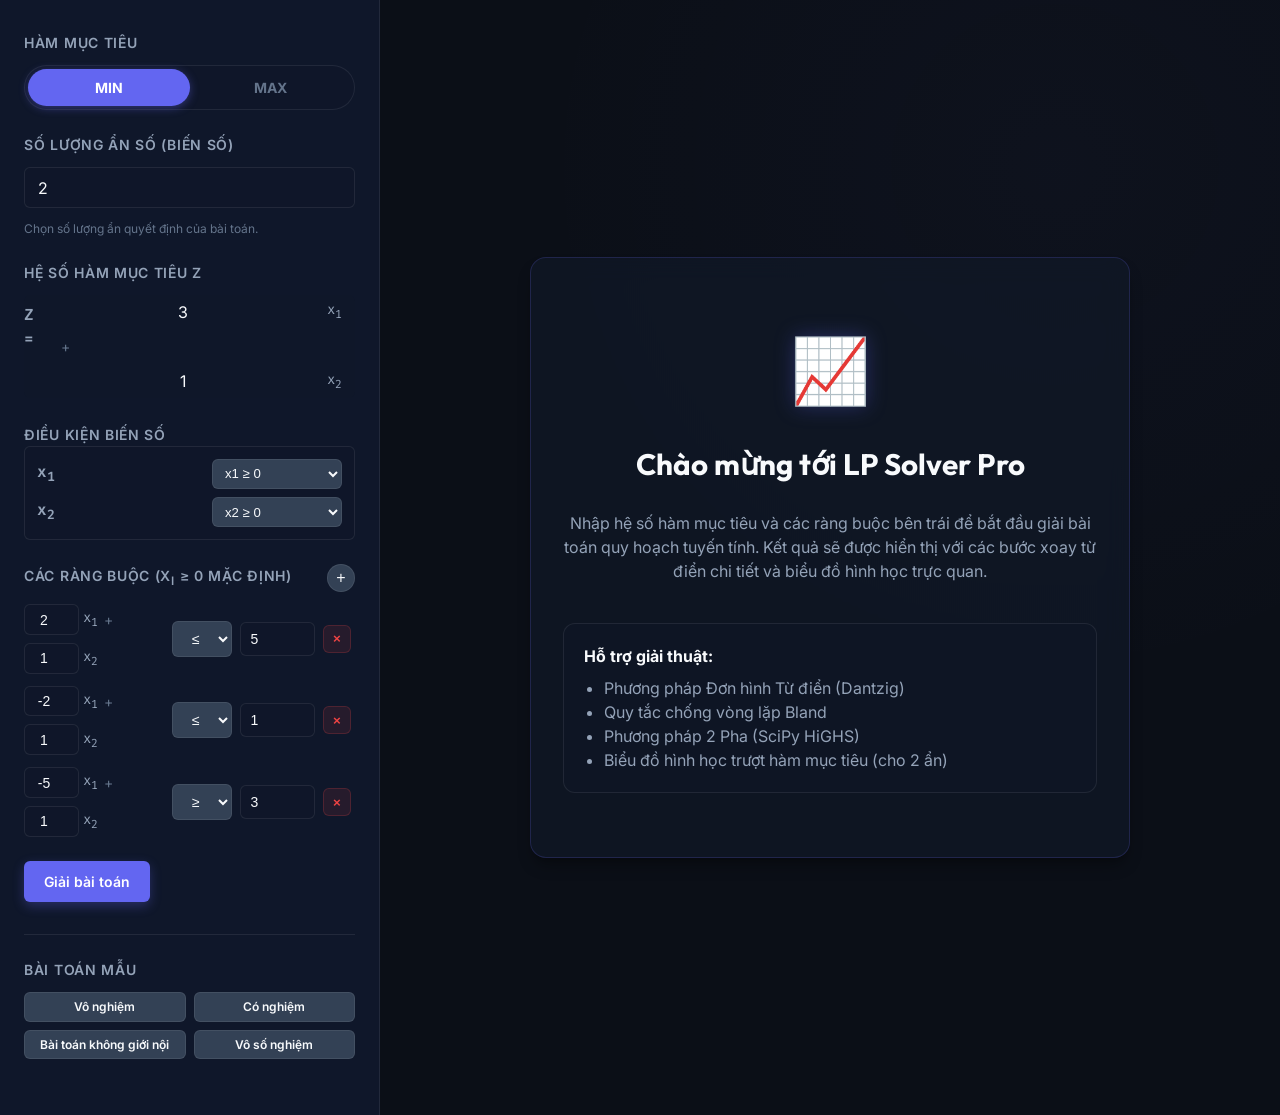
==== templates/index.html @ d001081d "Sua loi bat thuong Cannot read properties of undefined reading x1 khi chay phuong phap Hinh hoc voi " ====
<!DOCTYPE html>
<html lang="vi">
<head>
    <meta charset="UTF-8">
    <meta name="viewport" content="width=device-width, initial-scale=1.0">
    <meta http-equiv="Cache-Control" content="no-cache, no-store, must-revalidate" />
    <meta http-equiv="Pragma" content="no-cache" />
    <meta http-equiv="Expires" content="0" />
    <title>Quy Hoạch Tuyến Tính Solver</title>
    <!-- Fonts -->
    <link rel="preconnect" href="https://fonts.googleapis.com">
    <link rel="preconnect" href="https://fonts.gstatic.com" crossorigin>
    <link href="https://fonts.googleapis.com/css2?family=Inter:wght@300;400;500;600;700&family=Outfit:wght@400;500;600;700;800&family=Fira+Code:wght@400;500&display=swap" rel="stylesheet">
    <!-- Style -->
    <link rel="stylesheet" href="/static/style.css?v=3">
</head>
<body>
    <div class="app-container">
        <!-- Sidebar: Inputs -->
        <aside class="sidebar">

            <form id="solver-form">
                <!-- Optimization Goal -->
                <div class="form-section">
                    <label class="section-title">Hàm mục tiêu</label>
                    <div class="goal-toggle-container">
                        <input type="radio" id="goal-min" name="prob_type" value="min" checked>
                        <label for="goal-min" class="goal-label label-min">MIN</label>
                        
                        <input type="radio" id="goal-max" name="prob_type" value="max">
                        <label for="goal-max" class="goal-label label-max">MAX</label>
                    </div>
                </div>

                <!-- Number of Variables -->
                <div class="form-section">
                    <label for="num_vars" class="section-title">Số lượng ẩn số (Biến số)</label>
                    <div class="input-wrapper">
                        <input type="number" id="num_vars" min="2" max="10" value="2" required>
                    </div>
                    <div class="input-desc">Chọn số lượng ẩn quyết định của bài toán.</div>
                </div>

                <!-- Z Coefficients -->
                <div class="form-section">
                    <label class="section-title">Hệ số Hàm mục tiêu Z</label>
                    <div class="input-wrapper" style="border: none; padding: 0;">
                        <span class="input-prefix" style="margin-top: 0.5rem; font-size: 1rem; align-self: flex-start;">Z =</span>
                        <div id="z-coeffs-container" class="coeffs-grid" style="width: 100%;">
                            <!-- Dynamic inputs will be inserted here -->
                        </div>
                    </div>
                </div>

                <!-- Variable Signs -->
                <div class="form-section" id="var-signs-section">
                    <label class="section-title">Điều kiện biến số</label>
                    <div id="var-signs-list" class="var-signs-container">
                        <!-- Dynamic rows will be inserted here -->
                    </div>
                </div>

                <!-- Constraints -->
                <div class="form-section">
                    <div class="section-header">
                        <label class="section-title">Các ràng buộc (x<sub>i</sub> ≥ 0 mặc định)</label>
                        <button type="button" id="btn-add-constraint" class="btn-icon-only" title="Thêm ràng buộc">+</button>
                    </div>
                    
                    <div id="constraints-list" class="constraints-container">
                        <!-- Dynamic rows will be inserted here -->
                    </div>
                </div>

                <!-- Solve Button -->
                <button type="submit" id="btn-solve" class="btn btn-primary">Giải bài toán</button>
            </form>
            
            <!-- Preset Examples -->
            <div class="form-section preset-section">
                <label class="section-title">Bài toán mẫu</label>
                <div class="preset-buttons">
                    <button type="button" class="btn btn-secondary btn-sm" onclick="loadExample('infeasible')">Vô nghiệm</button>
                    <button type="button" class="btn btn-secondary btn-sm" onclick="loadExample('optimal')">Có nghiệm</button>
                    <button type="button" class="btn btn-secondary btn-sm" onclick="loadExample('unbounded')">Bài toán không giới nội</button>
                    <button type="button" class="btn btn-secondary btn-sm" onclick="loadExample('multiple')">Vô số nghiệm</button>
                </div>
            </div>
        </aside>

        <!-- Main Content: Outputs -->
        <main class="main-content">
            <!-- Initial state / Welcome -->
            <div id="welcome-screen" class="results-card welcome-card">
                <div class="welcome-icon">📈</div>
                <h2>Chào mừng tới LP Solver Pro</h2>
                <p>Nhập hệ số hàm mục tiêu và các ràng buộc bên trái để bắt đầu giải bài toán quy hoạch tuyến tính. Kết quả sẽ được hiển thị với các bước xoay từ điển chi tiết và biểu đồ hình học trực quan.</p>
                <div class="quick-start-info">
                    <strong>Hỗ trợ giải thuật:</strong>
                    <ul>
                        <li>Phương pháp Đơn hình Từ điển (Dantzig)</li>
                        <li>Quy tắc chống vòng lặp Bland</li>
                        <li>Phương pháp 2 Pha (SciPy HiGHS)</li>
                        <li>Biểu đồ hình học trượt hàm mục tiêu (cho 2 ẩn)</li>
                    </ul>
                </div>
            </div>

            <!-- Loader -->
            <div id="solve-loader" class="loader-container hidden">
                <div class="spinner"></div>
                <p>Đang tính toán kết quả tối ưu...</p>
            </div>

            <!-- Results Panel -->
            <div id="results-panel" class="hidden">
                <!-- Summary Card -->
                <div class="results-card summary-card">
                    <div class="summary-header">
                        <h2>KẾT LUẬN CHUNG</h2>
                        <span id="summary-status-badge" class="badge">OPTIMAL</span>
                    </div>
                    <div class="summary-body">
                        <div class="summary-stat">
                            <span class="stat-label">Hàm mục tiêu Z tối ưu</span>
                            <span id="summary-z-val" class="stat-value">-</span>
                        </div>
                        <div class="summary-stat">
                            <span class="stat-label">Nghiệm tối ưu x*</span>
                            <span id="summary-x-val" class="stat-value">-</span>
                        </div>
                    </div>
                </div>

                <!-- Method Navigation Tabs -->
                <div class="tab-navigation">
                    <button class="tab-btn active" onclick="switchTab('tab-geometry')">Biểu đồ hình học</button>
                    <button class="tab-btn" onclick="switchTab('tab-dantzig')">Đơn hình Dantzig</button>
                    <button class="tab-btn" onclick="switchTab('tab-bland')">Quy tắc Bland</button>
                    <button class="tab-btn" onclick="switchTab('tab-two-phase')">Đơn hình 2 Pha</button>
                </div>

                <!-- Tab: Geometry -->
                <div id="tab-geometry" class="tab-content active-content">
                    <div class="geometry-layout">
                        <div class="chart-container">
                            <svg id="geometry-svg" viewBox="0 0 800 600">
                                <defs>
                                    <!-- Gradients and markers -->
                                    <linearGradient id="feasible-grad" x1="0%" y1="0%" x2="100%" y2="100%">
                                        <stop offset="0%" stop-color="rgba(16, 185, 129, 0.2)" />
                                        <stop offset="100%" stop-color="rgba(6, 182, 212, 0.3)" />
                                    </linearGradient>
                                    <marker id="arrow" viewBox="0 0 10 10" refX="5" refY="5" markerWidth="6" markerHeight="6" orient="auto-start-reverse">
                                        <path d="M 0 0 L 10 5 L 0 10 z" fill="#ef4444" />
                                    </marker>
                                </defs>
                                
                                <!-- Grid lines and axes will be drawn dynamically -->
                                <g id="svg-grid"></g>
                                <g id="svg-axes"></g>
                                <path id="svg-feasible-region" fill="url(#feasible-grad)" stroke="#10b981" stroke-width="2" />
                                <g id="svg-constraint-lines"></g>
                                <g id="svg-objective-contours"></g>
                                <g id="svg-objective-arrow"></g>
                                <g id="svg-points"></g>
                                <g id="svg-labels"></g>
                            </svg>
                            <div id="svg-tooltip" class="chart-tooltip hidden"></div>
                        </div>
                        
                        <div class="geometry-info">
                            <div class="info-card">
                                <h3>Thông tin biểu đồ</h3>
                                <ul class="info-list">
                                    <li><span class="color-dot feasible-dot"></span> <b>Vùng tô màu xanh:</b> Miền chấp nhận được (feasible region).</li>
                                    <li><span class="color-dot constraint-dot"></span> <b>Đường nét liền:</b> Các đường biên ràng buộc (1), (2), (3)...</li>
                                    <li><span class="color-dot objective-dot"></span> <b>Đường nét đứt xám:</b> Các mức dịch chuyển Z.</li>
                                    <li><span class="color-dot opt-line-dot"></span> <b>Đường nét đứt đỏ:</b> Mức Z tối ưu.</li>
                                    <li><span class="color-dot arrow-dot"></span> <b>Mũi tên đỏ:</b> Hướng tăng hàm mục tiêu Z.</li>
                                </ul>
                            </div>
                            <div id="geometry-notes" class="info-card warning-card hidden">
                                <h3>Lưu ý</h3>
                                <p id="geometry-warning-text"></p>
                            </div>
                        </div>
                    </div>
                </div>

                <!-- Tab: Dantzig -->
                <div id="tab-dantzig" class="tab-content">
                    <div class="results-card">
                        <h3>Các bước giải theo thuật toán Dantzig</h3>
                        <div id="dantzig-steps" class="simplex-steps-container"></div>
                    </div>
                </div>

                <!-- Tab: Bland -->
                <div id="tab-bland" class="tab-content">
                    <div class="results-card">
                        <h3>Các bước giải theo Quy tắc Bland (Tránh vòng lặp)</h3>
                        <div id="bland-steps" class="simplex-steps-container"></div>
                    </div>
                </div>

                <!-- Tab: 2 Phase Simplex -->
                <div id="tab-two-phase" class="tab-content">
                    <div class="results-card">
                        <h3>Các bước giải theo Đơn hình 2 Pha (Từ điển)</h3>
                        
                        <div class="phase-section" style="margin-top: 1.5rem;">
                            <h4 class="phase-title" style="color: var(--color-info); font-family: var(--font-title); font-weight: 700; margin-bottom: 1rem; text-transform: uppercase;">PHA 1: Tìm phương án cực biên khả thi khởi đầu (Tối thiểu hóa x<sub>0</sub>)</h4>
                            <div id="two-phase-p1-steps" class="simplex-steps-container"></div>
                        </div>
                        
                        <div class="phase-section" style="margin-top: 2rem; border-top: 1px dashed var(--border-color); padding-top: 2rem;">
                            <h4 class="phase-title" style="color: var(--color-success); font-family: var(--font-title); font-weight: 700; margin-bottom: 1rem; text-transform: uppercase;">PHA 2: Tối ưu hóa hàm mục tiêu gốc</h4>
                            <div id="two-phase-p2-steps" class="simplex-steps-container"></div>
                        </div>
                    </div>
                    
                    <div class="results-card scipy-results" style="margin-top: 1.5rem;">
                        <div class="scipy-details" style="margin-top: 1rem;">
                            <p><b>Trạng thái:</b> <span id="scipy-status">-</span></p>
                            <p style="display: none;"><b>Thông báo từ solver:</b> <span id="scipy-message">-</span></p>
                            <p><b>Nghiệm tìm được:</b></p>
                            <pre id="scipy-sol-vars" class="code-block"></pre>
                            <p><b id="scipy-opt-label">Giá trị tối ưu Z:</b> <span id="scipy-opt-val">-</span></p>
                        </div>
                    </div>
                </div>
            </div>
        </main>
    </div>

    <!-- Script -->
    <script src="/static/app_v13.js"></script>
</body>
</html>
---- static/style.css ----
:root {
    --bg-main: #0b0f17;
    --bg-card: rgba(17, 24, 39, 0.75);
    --bg-sidebar: #0f172a;
    --border-color: rgba(255, 255, 255, 0.08);
    
    --color-primary: #6366f1;
    --color-primary-hover: #4f46e5;
    --color-secondary: #334155;
    --color-secondary-hover: #475569;
    
    --color-success: #10b981;
    --color-success-bg: rgba(16, 185, 129, 0.15);
    --color-warning: #f59e0b;
    --color-warning-bg: rgba(245, 158, 11, 0.15);
    --color-danger: #ef4444;
    --color-danger-bg: rgba(239, 68, 68, 0.15);
    --color-info: #06b6d4;
    --color-info-bg: rgba(6, 182, 212, 0.15);
    
    --text-primary: #f8fafc;
    --text-secondary: #94a3b8;
    --text-muted: #64748b;
    
    --font-sans: 'Inter', system-ui, -apple-system, sans-serif;
    --font-title: 'Outfit', sans-serif;
    --font-mono: 'Fira Code', monospace;
    
    --radius-sm: 6px;
    --radius-md: 12px;
    --radius-lg: 16px;
    
    --shadow-sm: 0 1px 2px 0 rgba(0, 0, 0, 0.05);
    --shadow-md: 0 4px 6px -1px rgba(0, 0, 0, 0.1), 0 2px 4px -2px rgba(0, 0, 0, 0.1);
    --shadow-lg: 0 10px 15px -3px rgba(0, 0, 0, 0.3), 0 4px 6px -4px rgba(0, 0, 0, 0.3);
    --shadow-glow: 0 0 20px rgba(99, 102, 241, 0.2);
}

* {
    box-sizing: border-box;
    margin: 0;
    padding: 0;
}

body {
    background-color: var(--bg-main);
    color: var(--text-primary);
    font-family: var(--font-sans);
    line-height: 1.5;
    min-height: 100vh;
    overflow-x: hidden;
}

/* App Layout */
.app-container {
    display: flex;
    min-height: 100vh;
}

/* Sidebar Styling */
.sidebar {
    width: 380px;
    background-color: var(--bg-sidebar);
    border-right: 1px solid var(--border-color);
    padding: 2rem 1.5rem;
    display: flex;
    flex-direction: column;
    gap: 2rem;
    flex-shrink: 0;
    overflow-y: auto;
}

.brand {
    display: flex;
    align-items: center;
    gap: 0.75rem;
}

.brand-icon {
    font-size: 2rem;
    font-weight: 800;
    color: var(--color-primary);
    background: linear-gradient(135deg, var(--color-primary), var(--color-info));
    -webkit-background-clip: text;
    -webkit-text-fill-color: transparent;
    font-family: var(--font-title);
}

.brand h1 {
    font-family: var(--font-title);
    font-size: 1.5rem;
    font-weight: 700;
    letter-spacing: -0.025em;
    background: linear-gradient(to right, #ffffff, #94a3b8);
    -webkit-background-clip: text;
    -webkit-text-fill-color: transparent;
}

/* Forms and Inputs */
.form-section {
    display: flex;
    flex-direction: column;
    gap: 0.75rem;
    margin-bottom: 1.5rem;
}

.section-header {
    display: flex;
    justify-content: space-between;
    align-items: center;
}

.section-title {
    font-size: 0.875rem;
    font-weight: 600;
    text-transform: uppercase;
    letter-spacing: 0.05em;
    color: var(--text-secondary);
}

/* Goal Toggle Pill */
.goal-toggle-container {
    display: flex;
    background-color: rgba(15, 23, 42, 0.6);
    border: 1px solid var(--border-color);
    padding: 3px;
    border-radius: 30px;
    position: relative;
}

.goal-toggle-container input[type="radio"] {
    display: none;
}

.goal-label {
    flex: 1;
    text-align: center;
    padding: 0.5rem 1rem;
    font-size: 0.875rem;
    font-weight: 700;
    border-radius: 25px;
    cursor: pointer;
    transition: all 0.3s cubic-bezier(0.4, 0, 0.2, 1);
    color: var(--text-muted);
}

input[type="radio"]:checked + .goal-label.label-min {
    background-color: var(--color-primary);
    color: white;
    box-shadow: 0 2px 10px rgba(99, 102, 241, 0.4);
}

input[type="radio"]:checked + .goal-label.label-max {
    background-color: var(--color-info);
    color: white;
    box-shadow: 0 2px 10px rgba(6, 182, 212, 0.4);
}

/* Inputs styling */
.input-wrapper {
    display: flex;
    align-items: center;
    background-color: rgba(15, 23, 42, 0.4);
    border: 1px solid var(--border-color);
    border-radius: var(--radius-sm);
    padding: 0.6rem 0.8rem;
    transition: all 0.2s ease;
}

.input-wrapper:focus-within {
    border-color: var(--color-primary);
    box-shadow: var(--shadow-glow);
}

.input-prefix {
    color: var(--text-secondary);
    font-family: var(--font-mono);
    font-weight: 600;
    margin-right: 0.5rem;
}

.input-wrapper input {
    background: transparent;
    border: none;
    outline: none;
    color: var(--text-primary);
    width: 100%;
    font-family: var(--font-sans);
    font-size: 1rem;
}

.input-desc {
    font-size: 0.75rem;
    color: var(--text-muted);
}

/* Dynamic Constraints Row */
.constraints-container {
    display: flex;
    flex-direction: column;
    gap: 0.75rem;
    max-height: 350px;
    overflow-y: auto;
    padding-right: 0.25rem;
}

.constraint-row {
    display: flex;
    align-items: center;
    gap: 0.5rem;
    animation: slideIn 0.2s ease-out;
}

@keyframes slideIn {
    from { opacity: 0; transform: translateY(-5px); }
    to { opacity: 1; transform: translateY(0); }
}

.constraint-coeffs {
    flex: 2;
    background-color: rgba(15, 23, 42, 0.4);
    border: 1px solid var(--border-color);
    border-radius: var(--radius-sm);
    padding: 0.5rem 0.6rem;
    color: var(--text-primary);
    outline: none;
    font-size: 0.875rem;
}

.constraint-coeffs:focus {
    border-color: var(--color-primary);
}

.constraint-sign {
    flex: 1;
    background-color: var(--color-secondary);
    border: 1px solid var(--border-color);
    border-radius: var(--radius-sm);
    padding: 0.5rem 0.4rem;
    color: var(--text-primary);
    outline: none;
    cursor: pointer;
    font-size: 0.875rem;
    text-align: center;
}

.constraint-rhs {
    flex: 1.2;
    background-color: rgba(15, 23, 42, 0.4);
    border: 1px solid var(--border-color);
    border-radius: var(--radius-sm);
    padding: 0.5rem 0.6rem;
    color: var(--text-primary);
    outline: none;
    font-size: 0.875rem;
    width: 60px;
}

.constraint-rhs:focus {
    border-color: var(--color-primary);
}

/* Buttons */
.btn {
    display: inline-flex;
    align-items: center;
    justify-content: center;
    padding: 0.75rem 1.25rem;
    font-size: 0.875rem;
    font-weight: 600;
    border-radius: var(--radius-sm);
    border: none;
    cursor: pointer;
    transition: all 0.2s cubic-bezier(0.4, 0, 0.2, 1);
    font-family: var(--font-sans);
}

.btn-primary {
    background-color: var(--color-primary);
    color: white;
    box-shadow: 0 4px 12px rgba(99, 102, 241, 0.3);
}

.btn-primary:hover {
    background-color: var(--color-primary-hover);
    transform: translateY(-1px);
    box-shadow: 0 6px 16px rgba(99, 102, 241, 0.4);
}

.btn-secondary {
    background-color: var(--color-secondary);
    color: var(--text-primary);
    border: 1px solid var(--border-color);
}

.btn-secondary:hover {
    background-color: var(--color-secondary-hover);
}

.btn-sm {
    padding: 0.4rem 0.75rem;
    font-size: 0.75rem;
}

.btn-icon-only {
    width: 28px;
    height: 28px;
    border-radius: 50%;
    background-color: var(--color-secondary);
    border: 1px solid var(--border-color);
    color: var(--text-primary);
    font-size: 1rem;
    cursor: pointer;
    display: inline-flex;
    align-items: center;
    justify-content: center;
    transition: all 0.2s ease;
}

.btn-icon-only:hover {
    background-color: var(--color-primary);
    color: white;
}

.btn-remove {
    background-color: rgba(239, 68, 68, 0.1);
    color: var(--color-danger);
    border: 1px solid rgba(239, 68, 68, 0.2);
    width: 28px;
    height: 28px;
    border-radius: var(--radius-sm);
    display: flex;
    align-items: center;
    justify-content: center;
    cursor: pointer;
    font-weight: bold;
    transition: all 0.2s ease;
}

.btn-remove:hover {
    background-color: var(--color-danger);
    color: white;
}

/* Preset examples section */
.preset-section {
    margin-top: auto;
    border-top: 1px solid var(--border-color);
    padding-top: 1.5rem;
}

.preset-buttons {
    display: grid;
    grid-template-columns: repeat(2, 1fr);
    gap: 0.5rem;
}

/* Main Content Area */
.main-content {
    flex: 1;
    padding: 2rem;
    overflow-y: auto;
    display: flex;
    flex-direction: column;
    gap: 2rem;
    background: radial-gradient(circle at 75% 15%, rgba(99, 102, 241, 0.03), transparent 45%), var(--bg-main);
}

/* Cards (Glassmorphism) */
.results-card {
    background-color: var(--bg-card);
    border: 1px solid var(--border-color);
    border-radius: var(--radius-lg);
    padding: 1.5rem;
    box-shadow: var(--shadow-lg);
    backdrop-filter: blur(12px);
    transition: border-color 0.3s ease;
}

.welcome-card {
    display: flex;
    flex-direction: column;
    align-items: center;
    text-align: center;
    padding: 4rem 2rem;
    margin: auto;
    max-width: 600px;
    gap: 1.5rem;
    border-color: rgba(99, 102, 241, 0.2);
}

.welcome-icon {
    font-size: 4rem;
    filter: drop-shadow(0 0 10px rgba(99, 102, 241, 0.3));
}

.welcome-card h2 {
    font-family: var(--font-title);
    font-size: 1.85rem;
    font-weight: 700;
}

.welcome-card p {
    color: var(--text-secondary);
}

.quick-start-info {
    text-align: left;
    width: 100%;
    background-color: rgba(15, 23, 42, 0.4);
    border: 1px solid var(--border-color);
    border-radius: var(--radius-md);
    padding: 1.25rem;
    margin-top: 1rem;
}

.quick-start-info ul {
    margin-top: 0.5rem;
    padding-left: 1.25rem;
    color: var(--text-secondary);
}

/* Summary Card */
.summary-card {
    border-left: 4px solid var(--color-primary);
}

.summary-header {
    display: flex;
    justify-content: space-between;
    align-items: center;
    margin-bottom: 1rem;
    border-bottom: 1px solid var(--border-color);
    padding-bottom: 0.75rem;
}

.summary-header h2 {
    font-family: var(--font-title);
    font-size: 1.125rem;
    letter-spacing: 0.05em;
    color: var(--text-secondary);
}

.badge {
    padding: 0.25rem 0.75rem;
    border-radius: 30px;
    font-size: 0.75rem;
    font-weight: 800;
    text-transform: uppercase;
    letter-spacing: 0.05em;
}

.badge-optimal {
    background-color: var(--color-success-bg);
    color: var(--color-success);
    border: 1px solid rgba(16, 185, 129, 0.3);
}

.badge-infeasible {
    background-color: var(--color-danger-bg);
    color: var(--color-danger);
    border: 1px solid rgba(239, 68, 68, 0.3);
}

.badge-unbounded {
    background-color: var(--color-warning-bg);
    color: var(--color-warning);
    border: 1px solid rgba(245, 158, 11, 0.3);
}

.summary-body {
    display: grid;
    grid-template-columns: repeat(2, 1fr);
    gap: 1.5rem;
}

.summary-stat {
    display: flex;
    flex-direction: column;
    gap: 0.25rem;
}

.stat-label {
    font-size: 0.75rem;
    text-transform: uppercase;
    letter-spacing: 0.05em;
    color: var(--text-muted);
}

.stat-value {
    font-size: 1.5rem;
    font-weight: 700;
    font-family: var(--font-title);
    color: var(--text-primary);
}

/* Tabs System */
.tab-navigation {
    display: flex;
    gap: 0.5rem;
    border-bottom: 1px solid var(--border-color);
    padding-bottom: 1px;
}

.tab-btn {
    background: transparent;
    border: none;
    color: var(--text-secondary);
    padding: 0.75rem 1.25rem;
    font-size: 0.875rem;
    font-weight: 600;
    cursor: pointer;
    border-bottom: 2px solid transparent;
    transition: all 0.2s ease;
    font-family: var(--font-sans);
}

.tab-btn:hover {
    color: var(--text-primary);
}

.tab-btn.active {
    color: var(--color-primary);
    border-bottom-color: var(--color-primary);
}

.tab-content {
    display: none;
}

.tab-content.active-content {
    display: block;
    animation: fadeIn 0.3s ease-out;
}

@keyframes fadeIn {
    from { opacity: 0; }
    to { opacity: 1; }
}

/* Geometry layout styling */
.geometry-layout {
    display: grid;
    grid-template-columns: 1fr 280px;
    gap: 1.5rem;
}

.chart-container {
    background-color: #0f172a;
    border: 1px solid var(--border-color);
    border-radius: var(--radius-md);
    padding: 1rem;
    position: relative;
}

#geometry-svg {
    width: 100%;
    height: auto;
    max-height: 520px;
    display: block;
}

.geometry-info {
    display: flex;
    flex-direction: column;
    gap: 1rem;
}

.info-card {
    background-color: rgba(30, 41, 59, 0.4);
    border: 1px solid var(--border-color);
    border-radius: var(--radius-md);
    padding: 1rem;
}

.info-card h3 {
    font-size: 0.875rem;
    font-weight: 700;
    margin-bottom: 0.75rem;
    text-transform: uppercase;
    letter-spacing: 0.05em;
    color: var(--text-secondary);
}

.info-list {
    list-style: none;
    display: flex;
    flex-direction: column;
    gap: 0.75rem;
    font-size: 0.825rem;
    color: var(--text-secondary);
}

.color-dot {
    display: inline-block;
    width: 10px;
    height: 10px;
    border-radius: 50%;
    margin-right: 0.25rem;
}

.feasible-dot { background-color: rgba(16, 185, 129, 0.5); border: 1.5px solid #10b981; }
.constraint-dot { background-color: #334155; }
.objective-dot { background-color: transparent; border: 1.5px dashed var(--text-muted); }
.opt-line-dot { background-color: transparent; border: 1.5px dashed var(--color-danger); }
.arrow-dot { background-color: var(--color-danger); }

.warning-card {
    border-left: 4px solid var(--color-warning);
    background-color: var(--color-warning-bg);
}

.warning-card h3 {
    color: var(--color-warning);
}

.warning-card p {
    font-size: 0.825rem;
    color: var(--text-primary);
}

/* Tooltip on SVG Chart */
.chart-tooltip {
    position: absolute;
    background: rgba(15, 23, 42, 0.95);
    border: 1px solid var(--color-primary);
    border-radius: var(--radius-sm);
    padding: 0.5rem 0.75rem;
    font-size: 0.75rem;
    font-family: var(--font-mono);
    color: var(--text-primary);
    pointer-events: none;
    box-shadow: var(--shadow-lg);
    z-index: 100;
    transition: opacity 0.15s ease;
}

/* Simplex step details formatting */
.simplex-steps-container {
    display: flex;
    flex-direction: column;
    gap: 2rem;
}

.step-card {
    background-color: rgba(15, 23, 42, 0.4);
    border: 1px solid var(--border-color);
    border-radius: var(--radius-md);
    padding: 1.25rem;
}

.step-header {
    display: flex;
    justify-content: space-between;
    align-items: center;
    border-bottom: 1px solid var(--border-color);
    padding-bottom: 0.5rem;
    margin-bottom: 1rem;
}

.step-title {
    font-size: 1rem;
    font-weight: 700;
    font-family: var(--font-title);
    color: var(--color-primary);
}

.step-status {
    font-size: 0.825rem;
    font-weight: 600;
    text-transform: uppercase;
}

.equations-grid {
    display: flex;
    flex-direction: column;
    gap: 0.5rem;
    font-family: var(--font-mono);
    font-size: 0.9rem;
    padding-left: 0.5rem;
}

.eq-row {
    display: flex;
    align-items: center;
    padding: 0.25rem 0.5rem;
    border-radius: 4px;
}

.eq-row-z {
    background-color: rgba(99, 102, 241, 0.08);
    font-weight: 600;
    border-left: 3px solid var(--color-primary);
}

.eq-var {
    width: 40px;
    font-weight: bold;
    color: var(--text-primary);
}

.eq-equals {
    width: 20px;
    color: var(--text-muted);
}

.eq-const {
    color: var(--color-info);
    margin-right: 0.5rem;
}

.eq-terms {
    display: flex;
    flex-wrap: wrap;
    align-items: center;
    gap: 0.5rem;
}

.eq-term-val {
    color: var(--text-primary);
}

.eq-term-var {
    font-weight: bold;
}

.var-x { color: var(--color-info); }
.var-w { color: var(--color-primary); }

.step-pivot-info {
    margin-top: 1rem;
    background-color: rgba(30, 41, 59, 0.6);
    border: 1px solid var(--border-color);
    border-radius: var(--radius-sm);
    padding: 0.75rem;
    font-size: 0.875rem;
}

.pivot-var {
    font-weight: bold;
    padding: 2px 6px;
    border-radius: 4px;
    font-family: var(--font-mono);
}

.pivot-in {
    background-color: var(--color-success-bg);
    color: var(--color-success);
    border: 1px solid rgba(16, 185, 129, 0.2);
}

.pivot-out {
    background-color: var(--color-danger-bg);
    color: var(--color-danger);
    border: 1px solid rgba(239, 68, 68, 0.2);
}

/* SciPy layout formatting */
.scipy-details {
    display: flex;
    flex-direction: column;
    gap: 1rem;
}

.code-block {
    background-color: #090d16;
    border: 1px solid var(--border-color);
    border-radius: var(--radius-sm);
    padding: 1rem;
    font-family: var(--font-mono);
    color: var(--color-info);
    overflow-x: auto;
    font-size: 0.875rem;
}

/* Loader Styles */
.loader-container {
    display: flex;
    flex-direction: column;
    align-items: center;
    justify-content: center;
    padding: 5rem 0;
    gap: 1.5rem;
}

.spinner {
    width: 50px;
    height: 50px;
    border: 3px solid var(--border-color);
    border-top-color: var(--color-primary);
    border-radius: 50%;
    animation: spin 1s linear infinite;
}

@keyframes spin {
    to { transform: rotate(360deg); }
}

.hidden {
    display: none !important;
}

/* SVG Chart Elements */
.grid-line {
    stroke: rgba(255, 255, 255, 0.04);
    stroke-width: 1;
}

.axis-line {
    stroke: rgba(255, 255, 255, 0.4);
    stroke-width: 1.5;
}

.axis-arrow {
    fill: rgba(255, 255, 255, 0.4);
}

.tick-text {
    fill: var(--text-muted);
    font-size: 10px;
    font-family: var(--font-sans);
}

.constraint-line {
    stroke-width: 2;
    transition: stroke-width 0.2s ease, stroke 0.2s ease;
    cursor: pointer;
}

.constraint-line:hover {
    stroke-width: 4;
}

.contour-line {
    stroke: var(--text-muted);
    stroke-dasharray: 4,4;
    opacity: 0.5;
    stroke-width: 1;
}

.contour-line-opt {
    stroke: var(--color-danger);
    stroke-dasharray: 6,4;
    stroke-width: 2.5;
    filter: drop-shadow(0 0 4px rgba(239, 68, 68, 0.4));
}

.opt-segment {
    stroke: #d946ef;
    stroke-width: 6;
    stroke-linecap: round;
}

.vector-arrow {
    stroke: var(--color-danger);
    stroke-width: 2;
    marker-end: url(#arrow);
}

.data-point {
    transition: r 0.2s ease, fill 0.2s ease;
    cursor: pointer;
}

.data-point:hover {
    r: 8px;
}

.label-circle {
    fill: #1e293b;
    stroke: var(--border-color);
    stroke-width: 1;
}

.label-text {
    fill: var(--text-primary);
    font-size: 10px;
    font-weight: bold;
    font-family: var(--font-sans);
}

.legend-text {
    fill: var(--text-secondary);
    font-size: 12px;
}

/* Variable signs styles */
.var-signs-container {
    display: flex;
    flex-direction: column;
    gap: 0.5rem;
    background-color: rgba(15, 23, 42, 0.4);
    border: 1px solid var(--border-color);
    border-radius: var(--radius-sm);
    padding: 0.75rem;
}

.var-sign-row {
    display: flex;
    align-items: center;
    justify-content: space-between;
    gap: 1rem;
}

.var-sign-row span {
    font-family: var(--font-mono);
    font-weight: 600;
    color: var(--text-secondary);
}

.var-sign-select {
    background-color: var(--color-secondary);
    border: 1px solid var(--border-color);
    border-radius: var(--radius-sm);
    padding: 0.35rem 0.5rem;
    color: var(--text-primary);
    outline: none;
    cursor: pointer;
    font-size: 0.825rem;
    width: 130px;
}

/* Dynamic coefficient input layout */
.coeffs-grid {
    display: flex;
    flex-wrap: wrap;
    align-items: center;
    gap: 0.5rem 0.25rem;
}

.coeff-item {
    display: flex;
    align-items: center;
    gap: 0.25rem;
}

.coeff-input-inline {
    background-color: rgba(15, 23, 42, 0.4);
    border: 1px solid var(--border-color);
    border-radius: var(--radius-sm);
    padding: 0.4rem 0.5rem;
    color: var(--text-primary);
    width: 55px;
    text-align: center;
    outline: none;
    font-size: 0.875rem;
    transition: border-color 0.2s ease;
}

.coeff-input-inline:focus {
    border-color: var(--color-primary);
}

.coeff-item span {
    font-family: var(--font-mono);
    font-size: 0.875rem;
    color: var(--text-secondary);
}

.plus-sign {
    color: var(--text-muted);
    font-size: 0.875rem;
    margin: 0 0.15rem;
}

.constraint-coeffs-container {
    flex: 2;
    min-width: 140px;
}
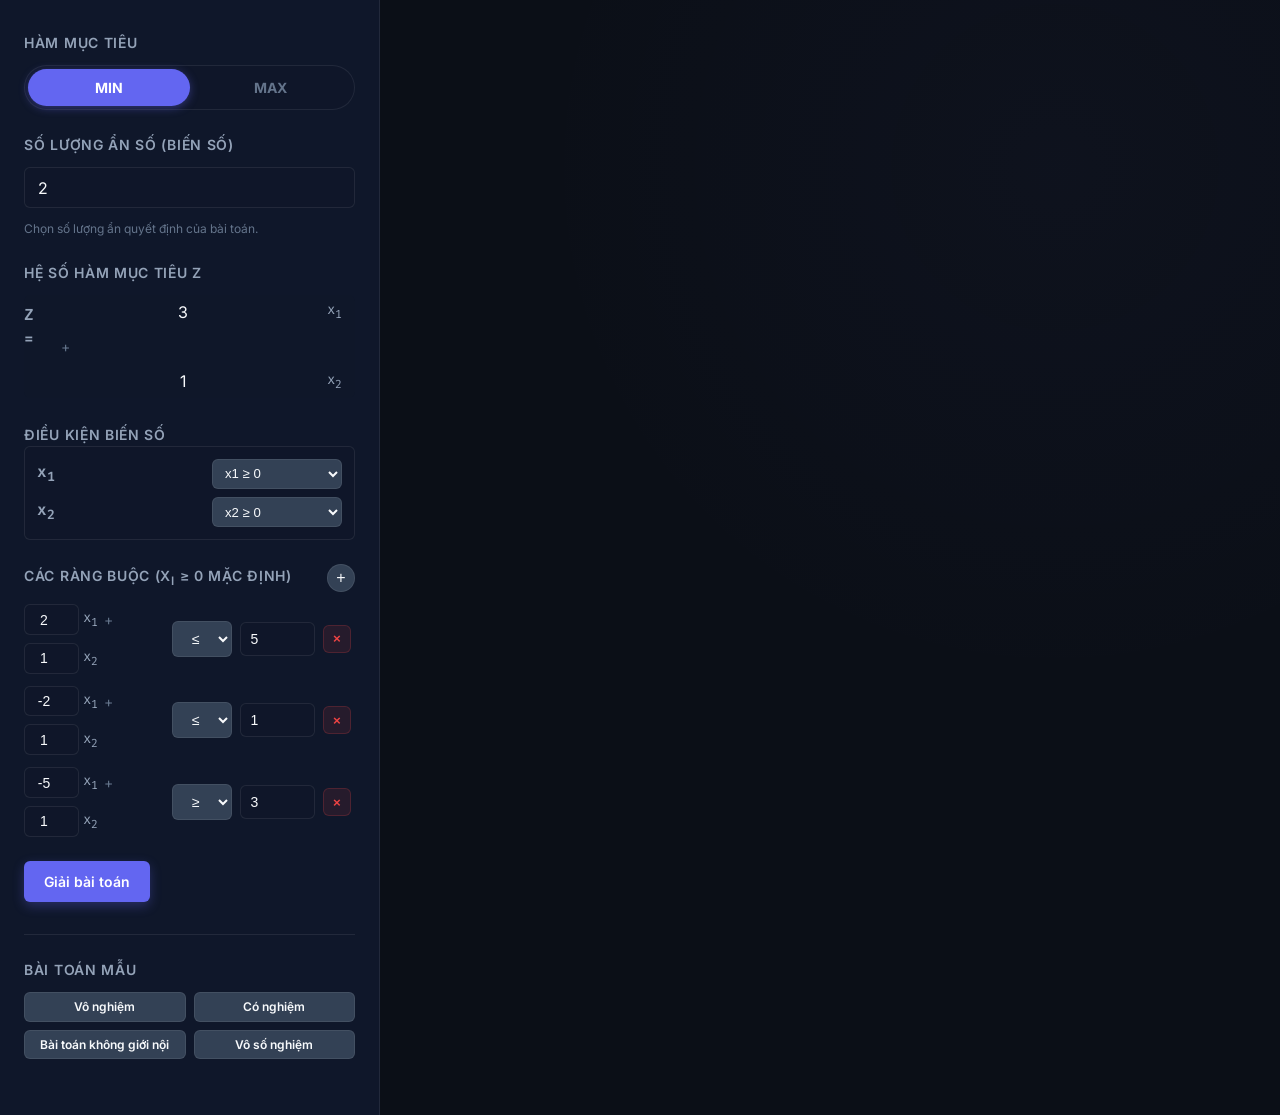
==== commit d66678d7: "Remove welcome card and automatically run solver on load to show results immediately" ====
--- a/templates/index.html
+++ b/templates/index.html
@@ -90,21 +90,7 @@
 
         <!-- Main Content: Outputs -->
         <main class="main-content">
-            <!-- Initial state / Welcome -->
-            <div id="welcome-screen" class="results-card welcome-card">
-                <div class="welcome-icon">📈</div>
-                <h2>Chào mừng tới LP Solver Pro</h2>
-                <p>Nhập hệ số hàm mục tiêu và các ràng buộc bên trái để bắt đầu giải bài toán quy hoạch tuyến tính. Kết quả sẽ được hiển thị với các bước xoay từ điển chi tiết và biểu đồ hình học trực quan.</p>
-                <div class="quick-start-info">
-                    <strong>Hỗ trợ giải thuật:</strong>
-                    <ul>
-                        <li>Phương pháp Đơn hình Từ điển (Dantzig)</li>
-                        <li>Quy tắc chống vòng lặp Bland</li>
-                        <li>Phương pháp 2 Pha (SciPy HiGHS)</li>
-                        <li>Biểu đồ hình học trượt hàm mục tiêu (cho 2 ẩn)</li>
-                    </ul>
-                </div>
-            </div>
+
 
             <!-- Loader -->
             <div id="solve-loader" class="loader-container hidden">
@@ -235,6 +221,6 @@
     </div>
 
     <!-- Script -->
-    <script src="/static/app_v13.js"></script>
+    <script src="/static/app_v18.js"></script>
 </body>
 </html>
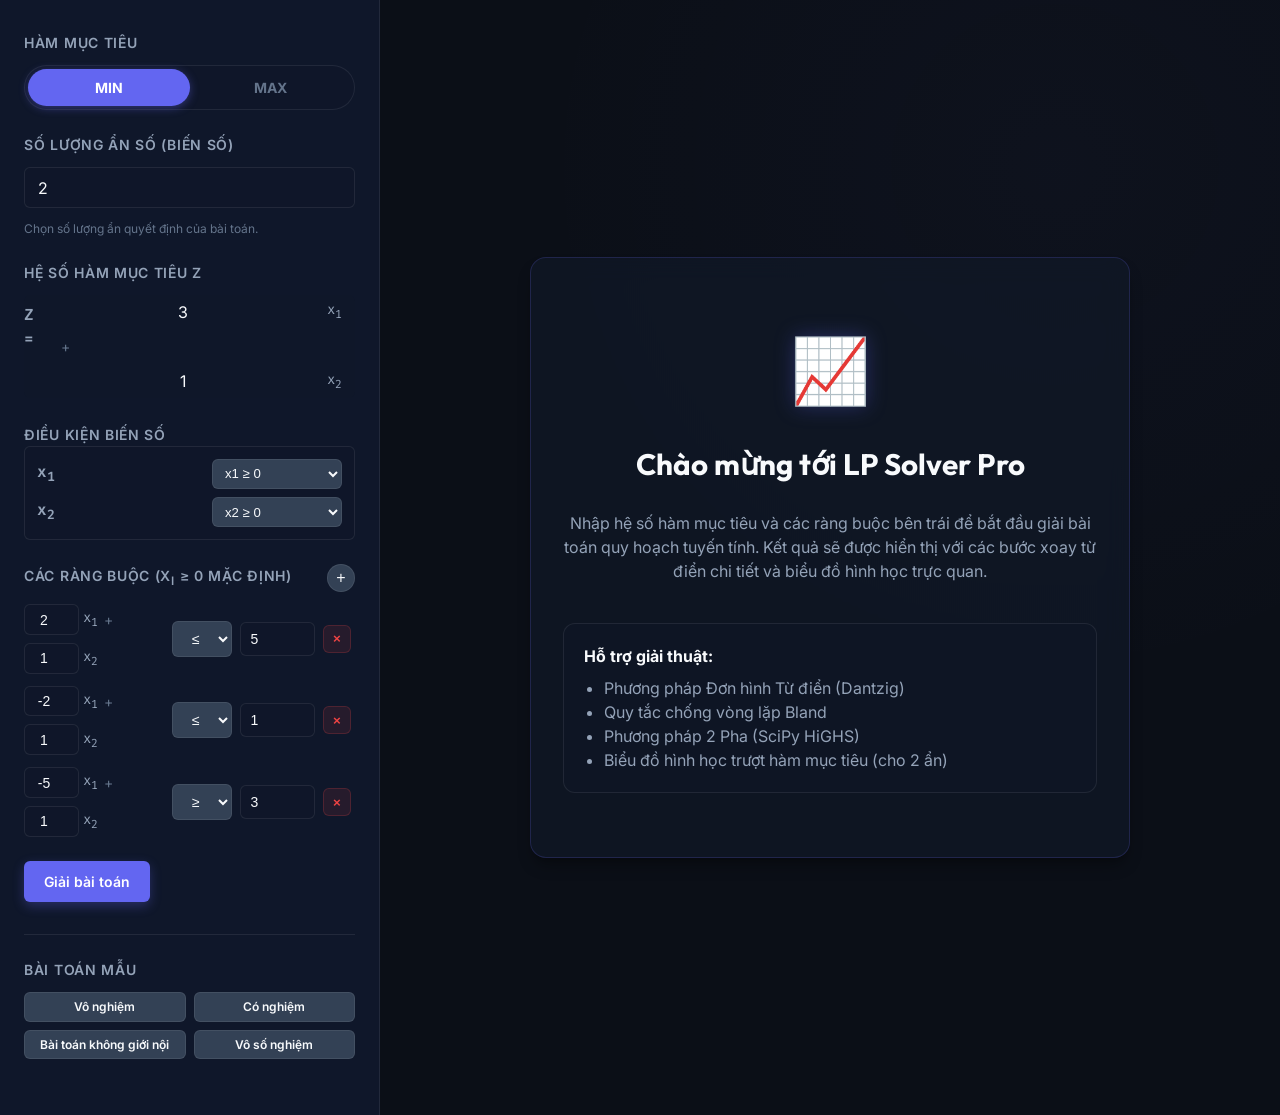
==== commit db8a6b50: "Revert "Remove welcome card and automatically run solver on load to show results immediately" This r" ====
--- a/templates/index.html
+++ b/templates/index.html
@@ -90,7 +90,21 @@
 
         <!-- Main Content: Outputs -->
         <main class="main-content">
-
+            <!-- Initial state / Welcome -->
+            <div id="welcome-screen" class="results-card welcome-card">
+                <div class="welcome-icon">📈</div>
+                <h2>Chào mừng tới LP Solver Pro</h2>
+                <p>Nhập hệ số hàm mục tiêu và các ràng buộc bên trái để bắt đầu giải bài toán quy hoạch tuyến tính. Kết quả sẽ được hiển thị với các bước xoay từ điển chi tiết và biểu đồ hình học trực quan.</p>
+                <div class="quick-start-info">
+                    <strong>Hỗ trợ giải thuật:</strong>
+                    <ul>
+                        <li>Phương pháp Đơn hình Từ điển (Dantzig)</li>
+                        <li>Quy tắc chống vòng lặp Bland</li>
+                        <li>Phương pháp 2 Pha (SciPy HiGHS)</li>
+                        <li>Biểu đồ hình học trượt hàm mục tiêu (cho 2 ẩn)</li>
+                    </ul>
+                </div>
+            </div>
 
             <!-- Loader -->
             <div id="solve-loader" class="loader-container hidden">
